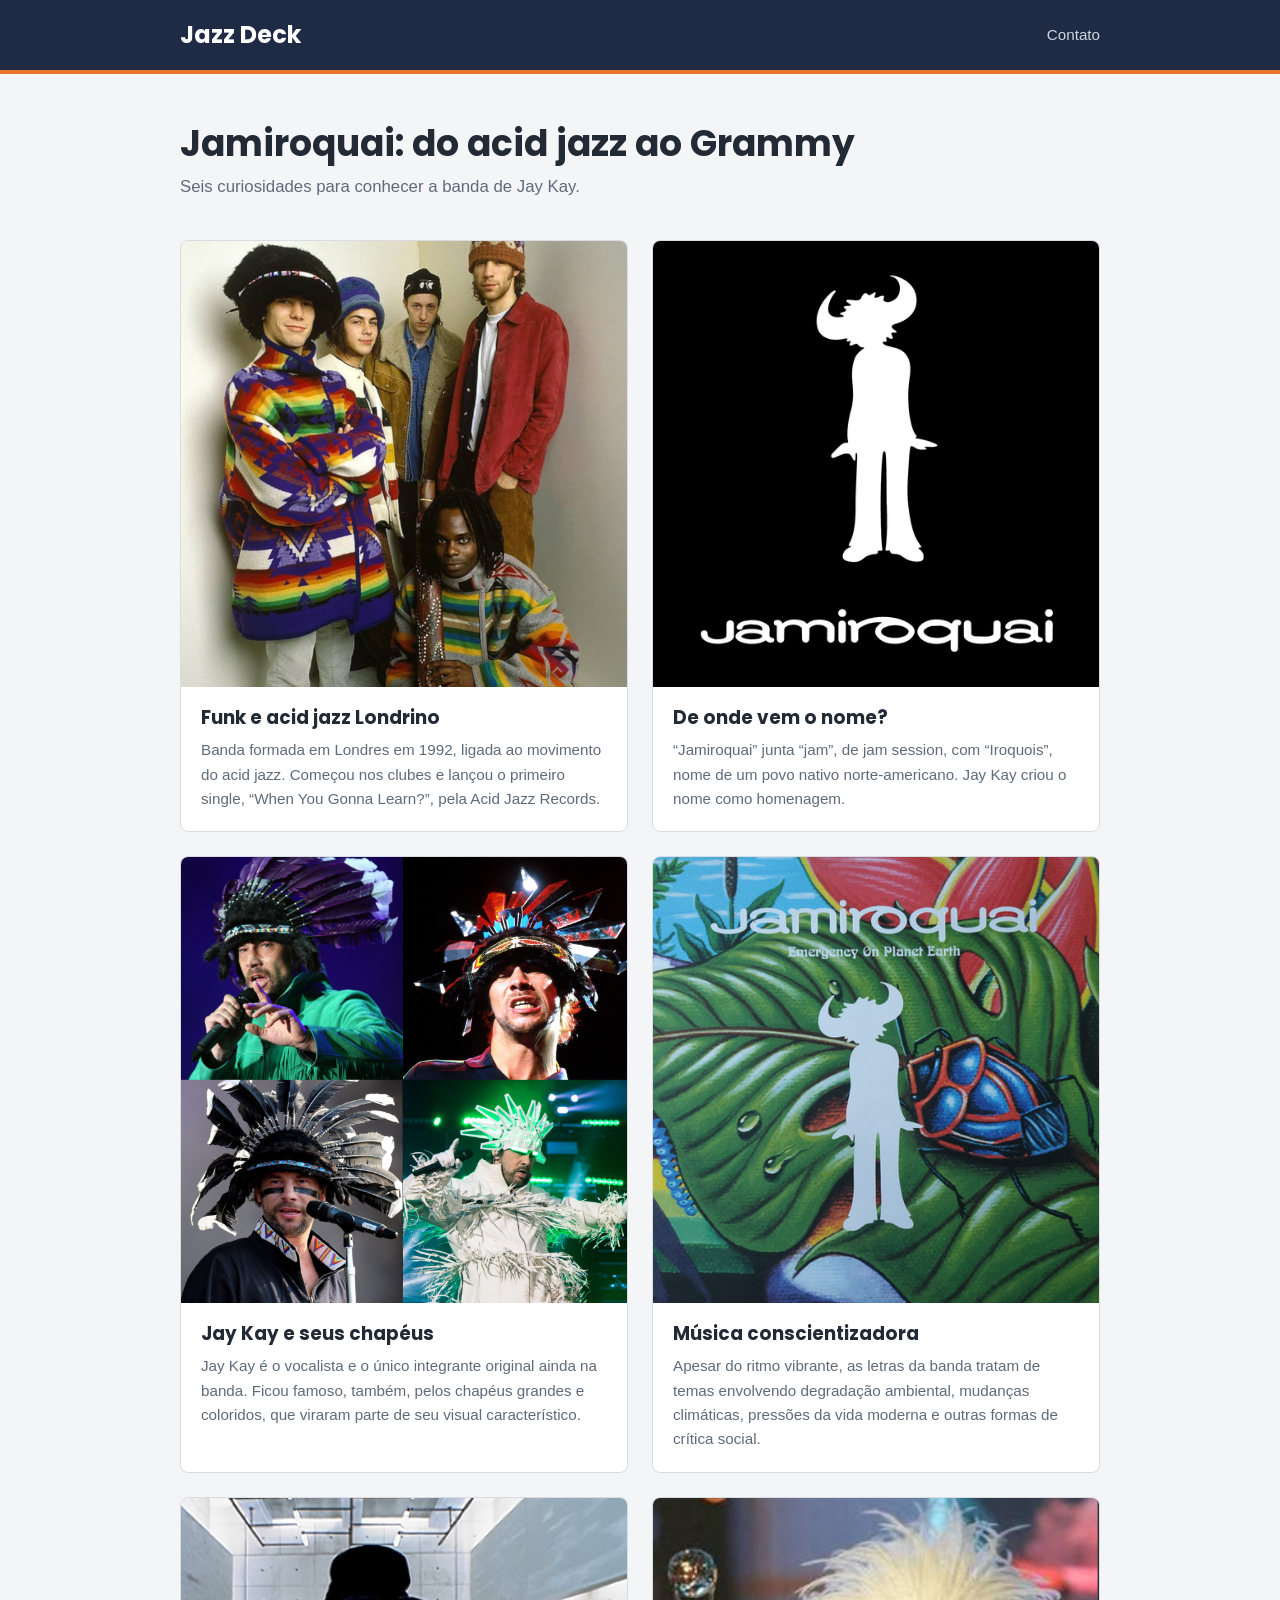
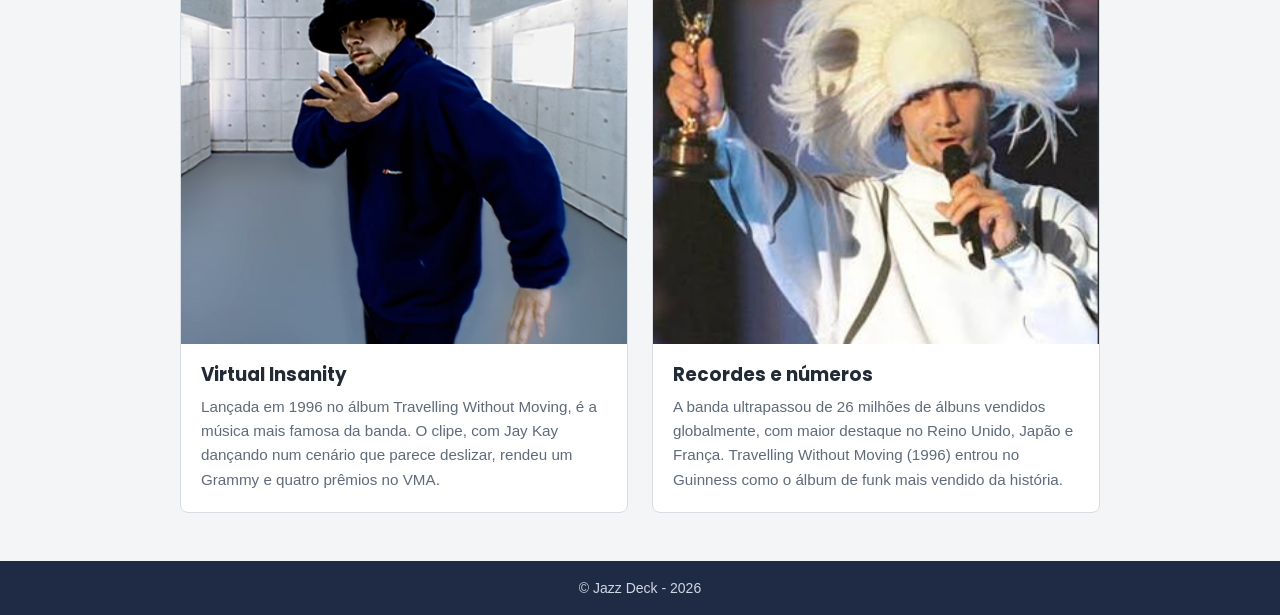
==== index.html @ 54526d4d "Version 1" ====
<!DOCTYPE html>
<html lang="pt-BR">

<head>
    <meta charset="UTF-8">
    <meta name="viewport" content="width=device-width, initial-scale=1">
    <title>Planeta Jamiroquai</title>
    <link rel="stylesheet" href="style.css">
</head>

<body>

    <header class="cabecalho">
        <div class="container">
            <a class="logo" href="index.html">Jazz Deck</a>
            <nav>
                <ul class="menu">
                    <li><a href="contato.html">Contato</a></li>
                </ul>
            </nav>

        </div>
    </header>

    <main>
        <div class="container">
            <h1 class="titulo-pagina">Jamiroquai: do acid jazz ao Grammy</h1>
            <p class="subtitulo-pagina">Seis curiosidades para conhecer a banda de Jay Kay.</p>

            <section class="grade">

                <article class="card">
                    <img src="img/fig01.png" alt="Membros da banda.">
                    <div class="card-corpo">
                        <h2>Funk e acid jazz Londrino</h2>
                        <p>Banda formada em Londres em 1992, ligada ao movimento do acid jazz.
                            Começou nos clubes e lançou o primeiro single, “When You Gonna Learn?”, pela Acid Jazz
                            Records.</p>
                    </div>
                </article>

                <article class="card">
                    <img src="img/fig02.png" alt="Emergency on Planet Earth">
                    <div class="card-corpo">
                        <h2>De onde vem o nome?</h2>
                        <p>“Jamiroquai” junta “jam”, de jam session, com “Iroquois”, nome de um povo nativo
                            norte-americano.
                            Jay Kay criou o nome como homenagem.</p>
                    </div>
                </article>

                <article class="card">
                    <img src="img/fig03.png" alt="Foto de Jay Kay usando chapéu.">
                    <div class="card-corpo">
                        <h2>Jay Kay e seus chapéus</h2>
                        <p>Jay Kay é o vocalista e o único integrante original ainda na banda.
                            Ficou famoso, também, pelos chapéus grandes e coloridos, que viraram parte de seu visual
                            característico.</p>
                    </div>
                </article>

                <article class="card">
                    <img src="img/fig04.png" alt="Capa de Emergency On Planet Earth">
                    <div class="card-corpo">
                        <h2>Música conscientizadora</h2>
                        <p>Apesar do ritmo vibrante, as letras da banda tratam de temas envolvendo degradação ambiental,
                            mudanças climáticas,
                            pressões da vida moderna e outras formas de crítica social.
                        </p>
                    </div>
                </article>

                <article class="card">
                    <img src="img/fig05.png" alt="Jay Kay em Virtual Insanity">
                    <div class="card-corpo">
                        <h2>Virtual Insanity</h2>
                        <p>Lançada em 1996 no álbum Travelling Without Moving, é a música mais famosa da banda. O clipe,
                            com Jay Kay dançando num cenário
                            que parece deslizar, rendeu um Grammy e quatro prêmios no VMA.</p>
                    </div>
                </article>

                <article class="card">
                    <img src="img/fig06.png" alt="Jay Kay segurando o World Music Awards">
                    <div class="card-corpo">
                        <h2>Recordes e números</h2>
                        <p>A banda ultrapassou de 26 milhões de álbuns vendidos globalmente, com maior destaque no Reino
                            Unido, Japão e França.
                            Travelling Without Moving (1996) entrou no Guinness como o álbum de funk mais vendido da
                            história.
                        </p>
                    </div>
                </article>

            </section>
        </div>
    </main>

    <footer class="rodape">
        <p>&copy; Jazz Deck - 2026</p>
    </footer>

</body>

</html>


<!--lucas-->
---- style.css ----
@import url("https://fonts.googleapis.com/css2?family=Poppins:wght@600;700&display=swap");


:root {
  --cor-principal: #1f2a44;        
  --cor-destaque: #e8762b;         
  --cor-destaque-escuro: #b8500f;  
  --cor-fundo: #f4f5f7;
  --cor-card: #ffffff;
  --cor-texto: #222a35;
  --cor-texto-suave: #5f6b7a;
  --cor-borda: #d9dde3;
  --fonte: "Segoe UI", Roboto, "Helvetica Neue", Arial, sans-serif;
  --fonte-titulo: "Poppins", var(--fonte);
  --largura-max: 960px;
  --raio: 8px;
}

/* ---------- Base ---------- */
* {
  box-sizing: border-box;
  margin: 0;
  padding: 0;
}

body {
  font-family: var(--fonte);
  background: var(--cor-fundo);
  color: var(--cor-texto);
  line-height: 1.6;
  min-height: 100vh;
  display: flex;
  flex-direction: column;
}

h1,
h2,
.logo {
  font-family: var(--fonte-titulo);
}

a:focus-visible,
button:focus-visible,
textarea:focus-visible {
  outline: 3px solid var(--cor-destaque-escuro);
  outline-offset: 2px;
}

.container {
  width: 100%;
  max-width: var(--largura-max);
  margin-inline: auto;
  padding-inline: 1.25rem;
}

/* ---------- Cabeçalho ---------- */
.cabecalho {
  background: var(--cor-principal);
  color: #fff;
  border-bottom: 4px solid var(--cor-destaque);
}

.cabecalho .container {
  display: flex;
  justify-content: space-between;
  align-items: center;
  flex-wrap: wrap;
  gap: 0.5rem 1.5rem;
  padding-block: 1rem;
}

.logo {
  font-size: 1.5rem;
  font-weight: 700;
  color: #fff;
  text-decoration: none;
}

.menu {
  display: flex;
  gap: 1.5rem;
  list-style: none;
}

.menu a {
  color: #cfd6e4;
  text-decoration: none;
  font-size: 0.95rem;
  padding-bottom: 2px;
  border-bottom: 2px solid transparent;
}

.menu a:hover,
.menu a[aria-current="page"] {
  color: #fff;
  border-bottom-color: var(--cor-destaque);
}

/* ---------- Conteúdo ---------- */
main {
  flex: 1;
  padding-block: 3rem;
}

.titulo-pagina {
  font-size: 2.25rem;
  line-height: 1.2;
  margin-bottom: 0.5rem;
}

.subtitulo-pagina {
  color: var(--cor-texto-suave);
  font-size: 1.05rem;
  margin-bottom: 2.5rem;
}

/* ---------- Grade de cards ---------- */
.grade {
  display: grid;
  grid-template-columns: repeat(2, 1fr);
  gap: 1.5rem;
}

.card {
  background: var(--cor-card);
  border: 1px solid var(--cor-borda);
  border-radius: var(--raio);
  overflow: hidden;
  transition: transform 0.2s, box-shadow 0.2s;
}

.card:hover {
  transform: translateY(-4px);
  box-shadow: 0 8px 20px rgba(31, 42, 68, 0.12);
}

.card img {
  display: block;
  width: 100%;
  aspect-ratio: 1 / 1;
  object-fit: cover;
  object-position: center top;
}

.card-corpo {
  padding: 1rem 1.25rem 1.25rem;
}

.card h2 {
  font-size: 1.15rem;
  margin-bottom: 0.35rem;
}

.card p {
  color: var(--cor-texto-suave);
  font-size: 0.95rem;
}

.grade.numerada {
  counter-reset: card;
}

.grade.numerada .card h2::before {
  counter-increment: card;
  content: "0" counter(card);
  display: block;
  font-size: 0.8rem;
  letter-spacing: 0.08em;
  color: var(--cor-destaque-escuro);
}

/* ---------- Formulário de contato ---------- */
.form-contato {
  max-width: 560px;
  margin-inline: auto;
  background: var(--cor-card);
  border: 1px solid var(--cor-borda);
  border-radius: var(--raio);
  padding: 1.75rem;
}
 
.form-contato label {
  display: block;
  font-weight: 600;
  margin-bottom: 0.5rem;
}
 
.form-contato textarea {
  display: block;
  width: 100%;
  min-height: 180px;
  padding: 0.75rem;
  font: inherit;
  color: var(--cor-texto);
  border: 1px solid var(--cor-borda);
  border-radius: 6px;
  resize: vertical;
}
 
.form-contato button {
  display: block;
  margin: 1.25rem auto 0;
  padding: 0.7rem 2rem;
  font: inherit;
  font-weight: 600;
  color: #fff;
  background: var(--cor-destaque-escuro);
  border: none;
  border-radius: 6px;
  cursor: pointer;
}
 
.form-contato button:hover {
  filter: brightness(0.9);
}

/* ---------- Rodapé ---------- */
.rodape {
  background: var(--cor-principal);
  color: #cfd6e4;
  text-align: center;
  padding: 1rem;
  font-size: 0.875rem;
}

/* ---------- Responsividade ---------- */
@media (max-width: 640px) {
  .grade {
    grid-template-columns: 1fr;
  }

  .cabecalho .container {
    justify-content: center;
  }

  main {
    padding-block: 1.75rem;
  }

  .titulo-pagina {
    font-size: 1.75rem;
  }

  .form-contato {
    padding: 1.25rem;
  }
}

@media (prefers-reduced-motion: reduce) {
  .card {
    transition: none;
  }

  .card:hover {
    transform: none;
  }
}
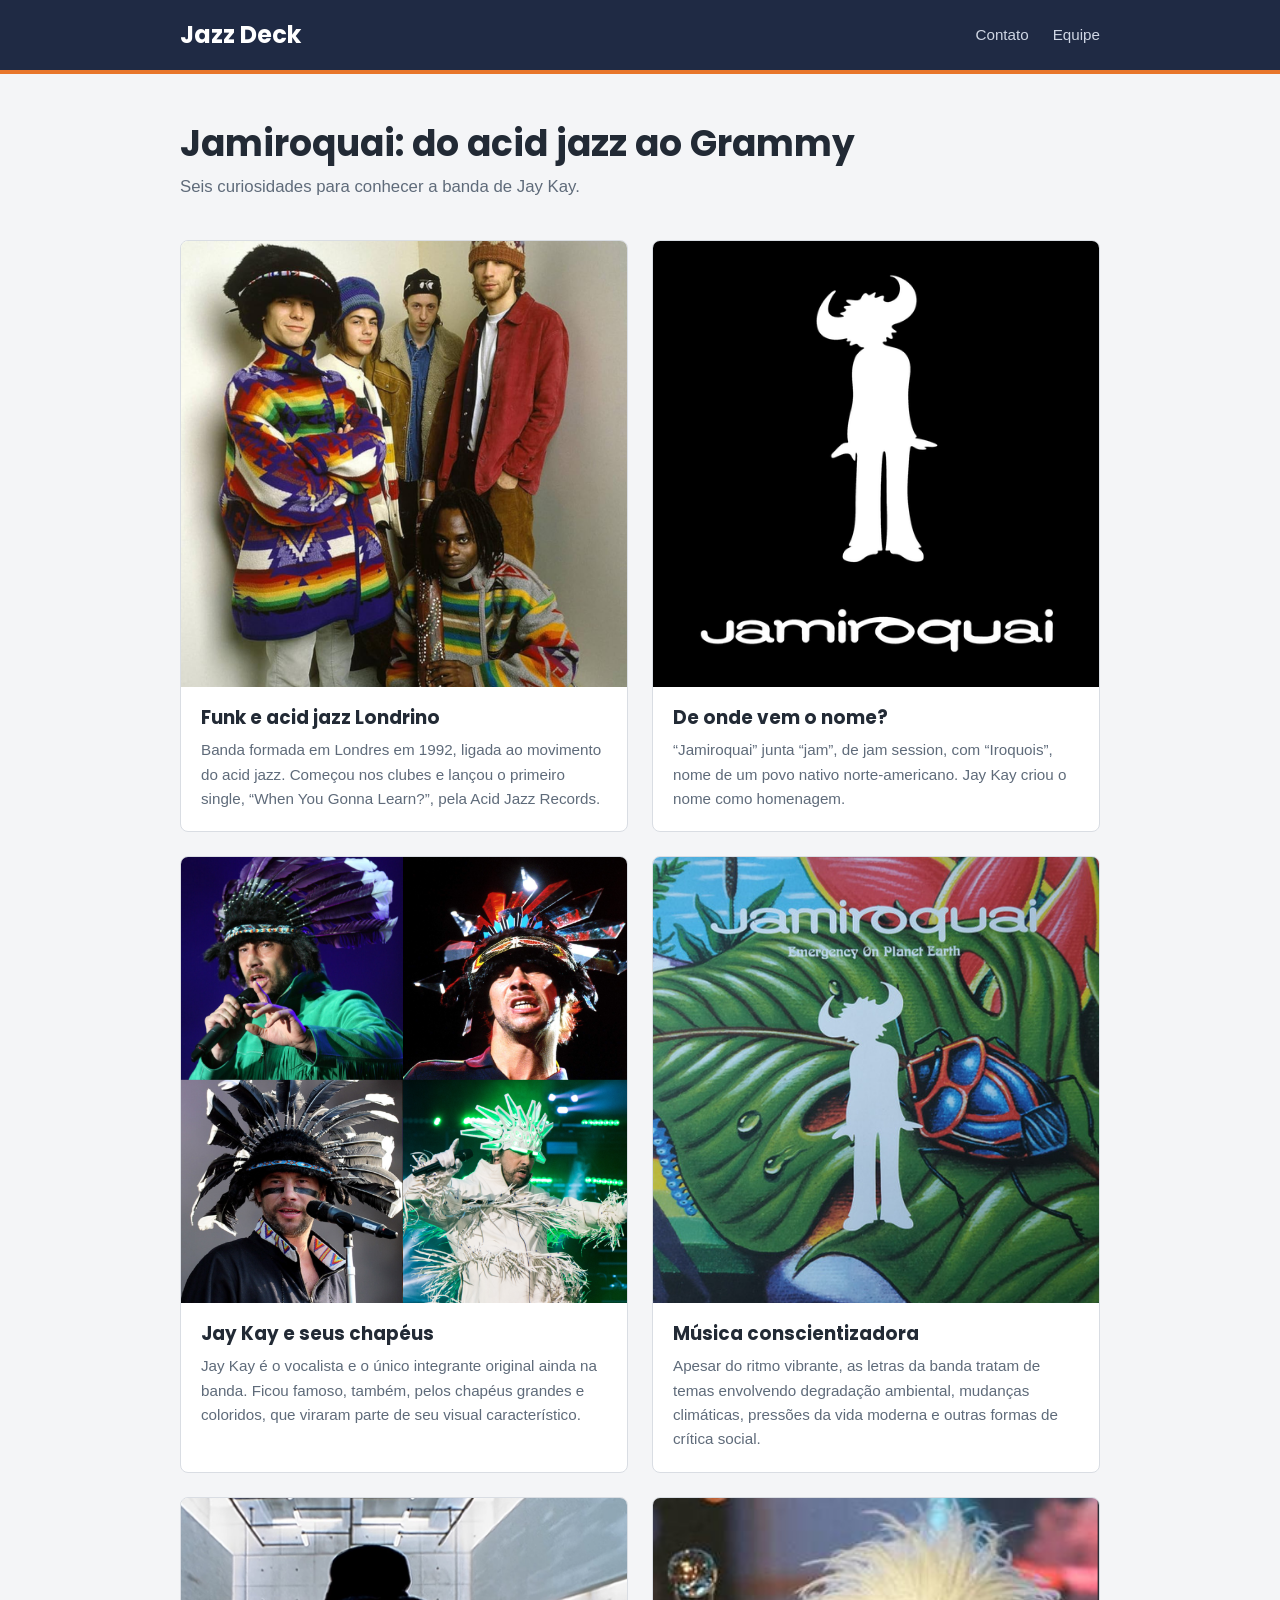
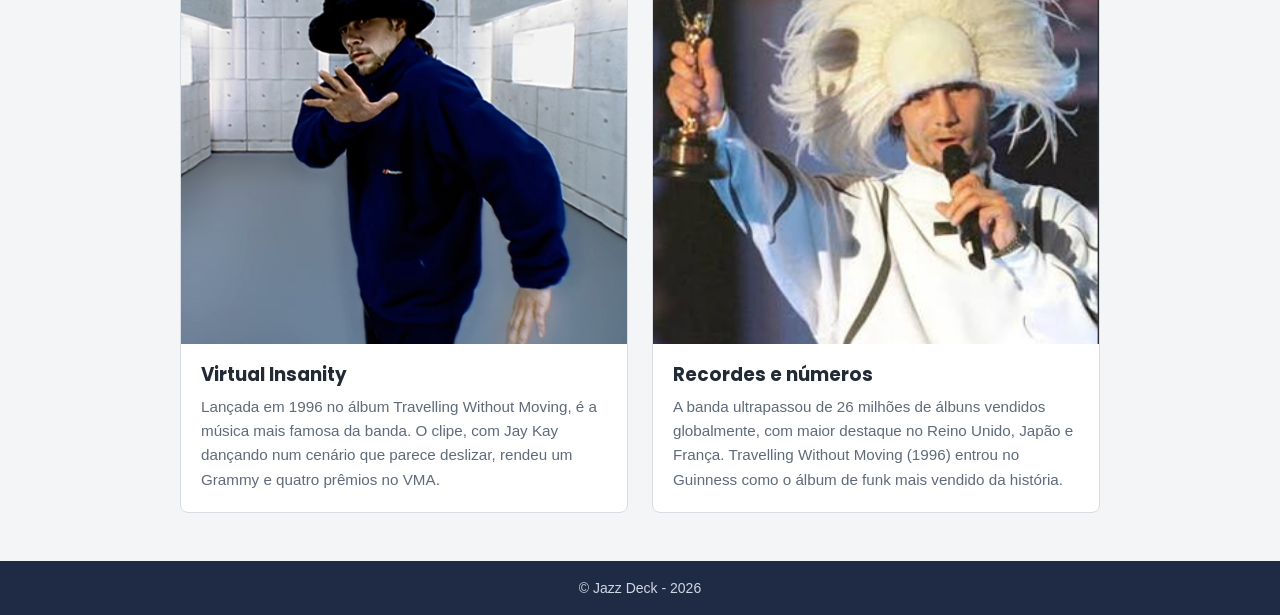
==== commit e141e8c0: "Paginas de contato e equipe" ====
--- a/index.html
+++ b/index.html
@@ -16,6 +16,7 @@
             <nav>
                 <ul class="menu">
                     <li><a href="contato.html">Contato</a></li>
+                    <li><a href="equipe.html">Equipe</a></li>
                 </ul>
             </nav>
 
